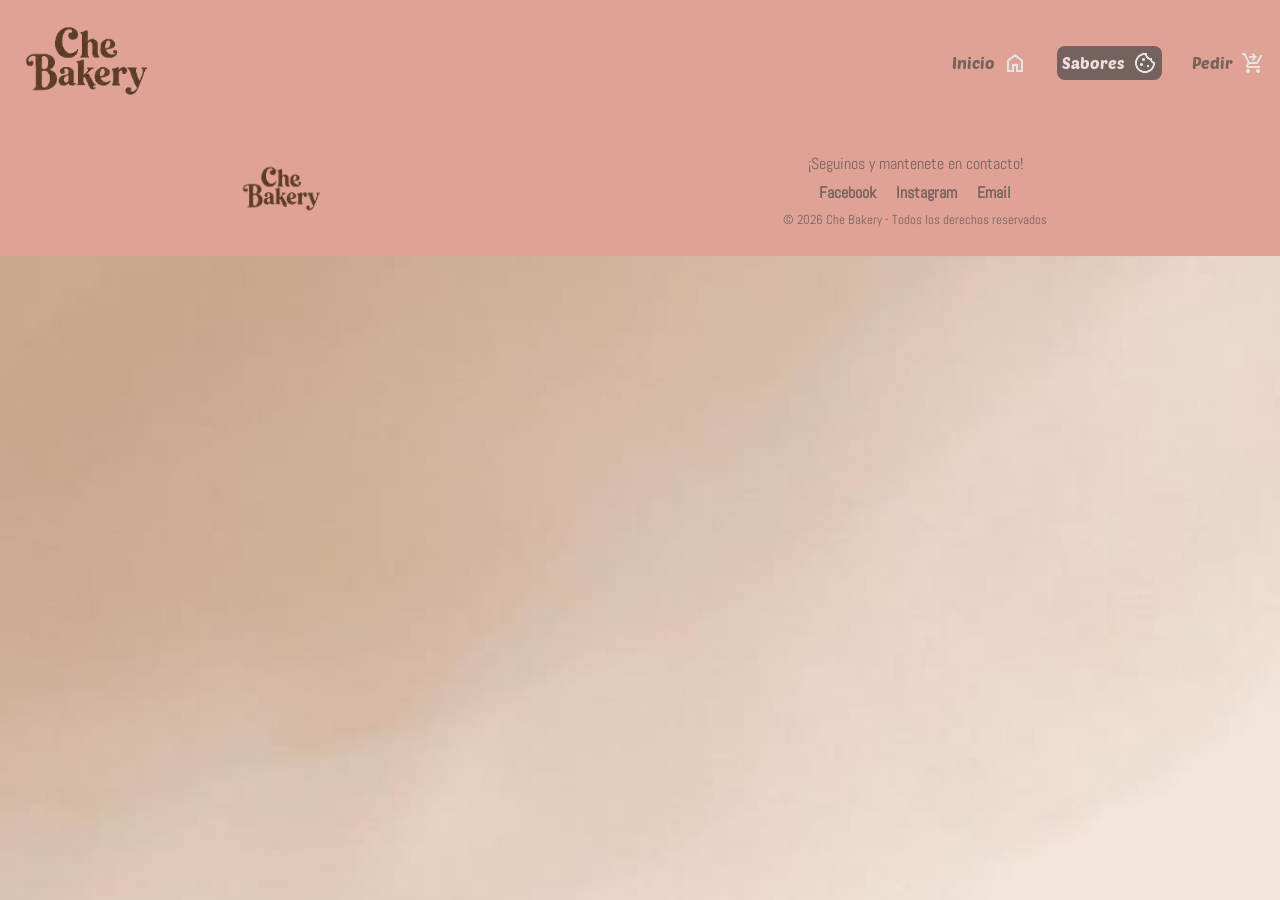
==== merch.html @ a3785a68 "siguiendo con la pagina merch" ====
<!DOCTYPE html>
<html lang="es">
    <head>
        <meta charset="UTF-8">
        <meta name="viewport" content="width=device-width, initial-scale=1.0">
        <title>Che Bakery | Sabores</title>
        <link rel="stylesheet" href="style.merch.css">
    </head>
    <body>
        <header>
            <div class="logo">
                <a href="index.html">
                    <img src="imagenes/index/Logo.png" alt="logo empresa">
                </a>
            </div>
            <nav>
                <a href="index.html">Inicio
                    <img src="fonts_icons/home.png" alt="inicio">
                </a>
                <a href="merch.html" class="activo">Sabores
                    <img src="fonts_icons/sabores.png" alt="sabores">
                </a>
                <a href="pedir.html">Pedir
                    <img src="fonts_icons/pedir.png" alt="pedir">
                </a>
            </nav>
        </header>
        <footer class="footer">
                <div class="footer-logo">
                    <img src="imagenes/index/Logo.png" alt="Logo de Che Bakery">
                </div>
                <div class="footer-contacto">
                    <p>¡Seguinos y mantenete en contacto!</p>
                    <div class="redes">
                        <a href="https://www.facebook.com/" target="_blank">Facebook</a>
                        <a href="https://www.instagram.com/" target="_blank">Instagram</a>
                        <a href="mailto:contacto@chebakery.com.ar">Email</a>
                    </div>
                    <p class="copyright">
                        © 2026 Che Bakery - Todos los derechos reservados
                    </p>
                </div>
        </footer>
    </body>

</html>
---- style.merch.css ----
@font-face {
    font-family: "Poetsen One";
    src: url("fonts_icons/PoetsenOne-Regular.ttf");
}

@font-face {
    font-family: "Abel";
    src: url("fonts_icons/Abel-Regular.ttf");
}

@media (max-width: 700px){
    header{
        flex-direction: column;
    }
}

body {
    font-family: "Abel", sans-serif;
    margin: 0;
    background-size: cover;
    background-image: url("fonts_icons/fondo.jpg");
}

nav {
    display: flex;
    align-items: center;
    gap: 25px;
}

nav a {
    display: flex;
    align-items: center;
    gap: 8px;
    padding: 5px;
    font-family: "Poetsen One", sans-serif;
    font-weight: 400;
    font-style: normal;
    text-decoration: none;
    color: #75625E;
}

nav a:hover {
    color: #AFCDD8;
}

nav i{
    color: #F0DEDC;
}

nav a.activo {
    color: #F0DEDC;
    background-color: #75625E;
    border-radius: 8px;
}

header{
    display: flex;
    min-height: 70px;
    justify-content:space-between;
    background-color: #E0A295;
    align-items: center;
    padding: 10px;
}

h1{
    color:#F0DEDC;
    font-family: "Poetsen One", sans-serif;
    font-weight: 400;
    font-style: normal;
}

.logo{
    display: flex;
    align-items: center;
}

.logo img{
    height: 100px;
    margin-right: 100px;
}

.footer {
    background-color: #E0A295;
    color: #75625E;
    display: flex;
    justify-content: space-around;
    align-items: center;
    flex-wrap: wrap;
    gap: 25px;
    padding: 20px;
    box-sizing: border-box;
    text-align: center;
}

.footer-logo img {
    width: 100px;
    height: auto;
}

.footer-contacto {
    font-family: "Abel", sans-serif;
    font-size: 16px;
}

.footer-contacto p {
    margin: 8px 0;
}

.redes {
    display: flex;
    justify-content: center;
    gap: 20px;
    flex-wrap: wrap;
}

.redes a {
    color: #75625E;
    text-decoration: none;
    font-weight: bold;
}

.redes a:hover {
    color: #AFCDD8;
}

.copyright {
    font-size: 13px;
}
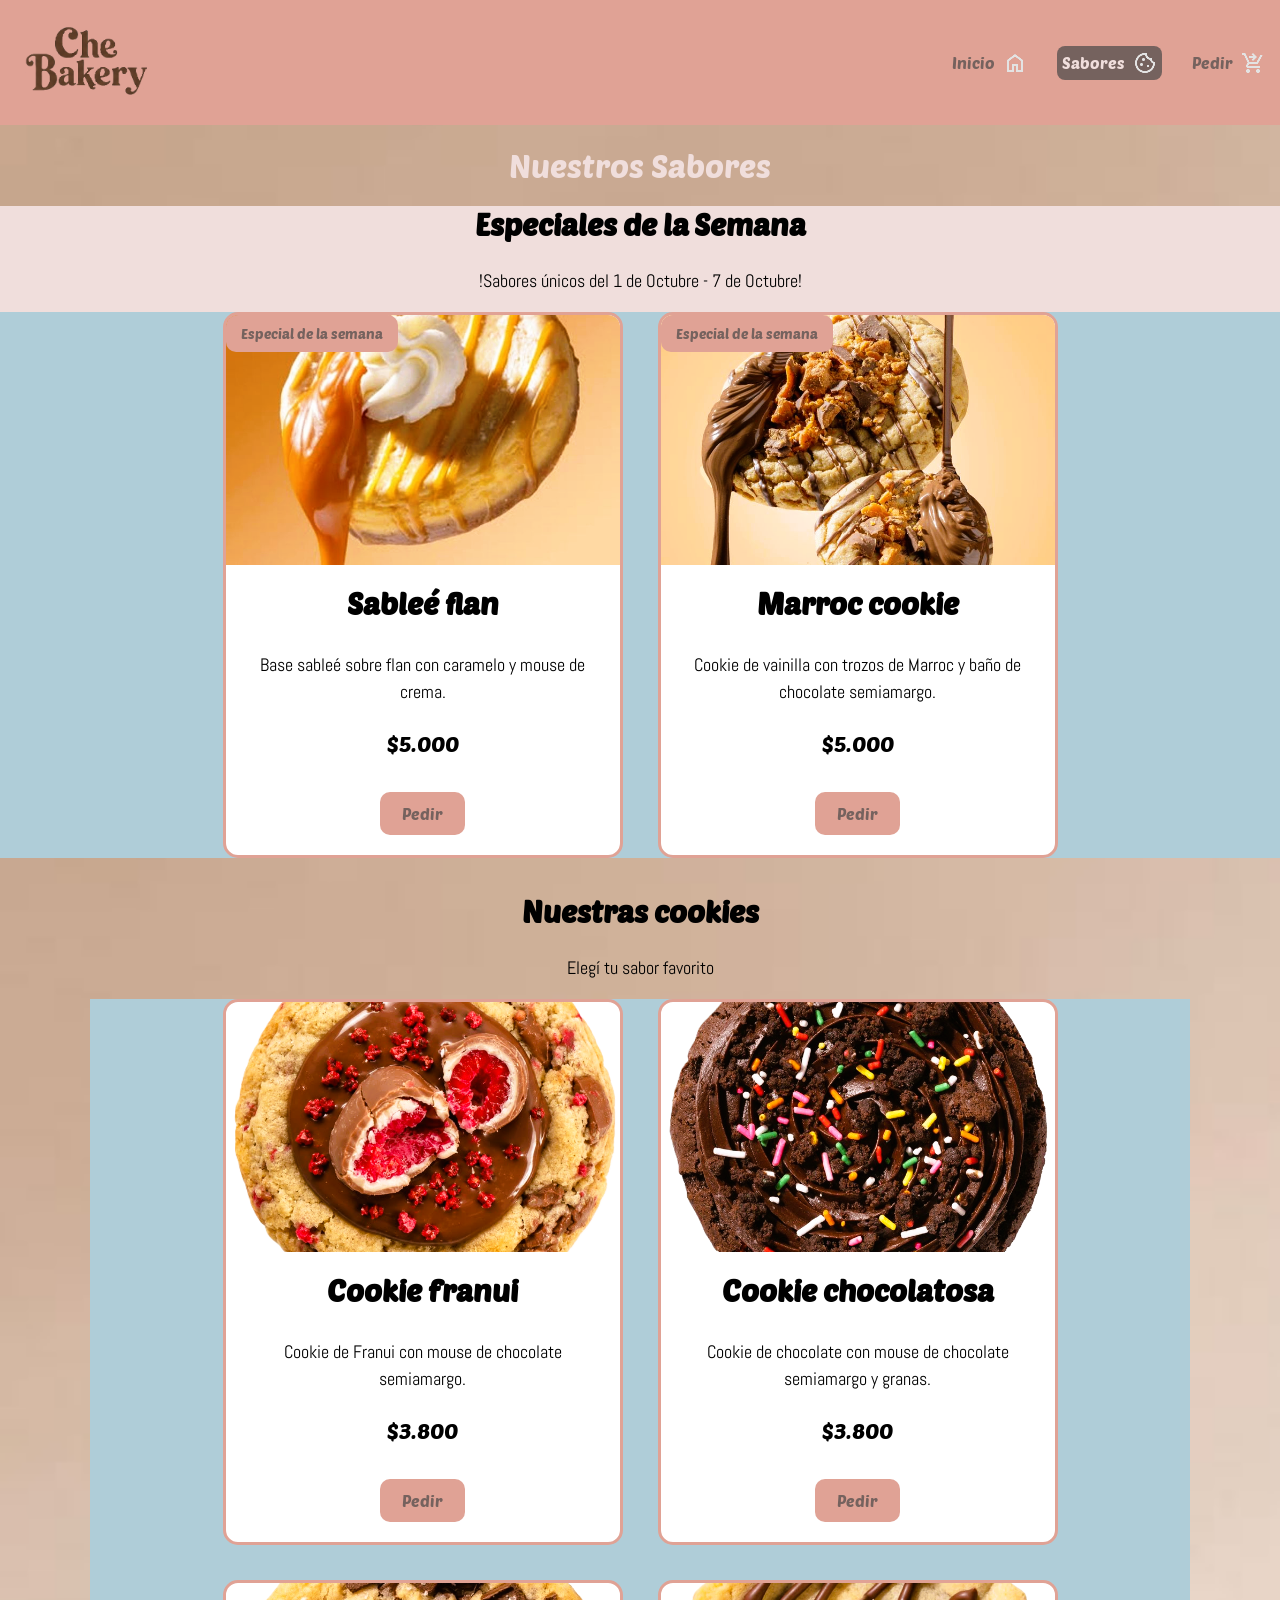
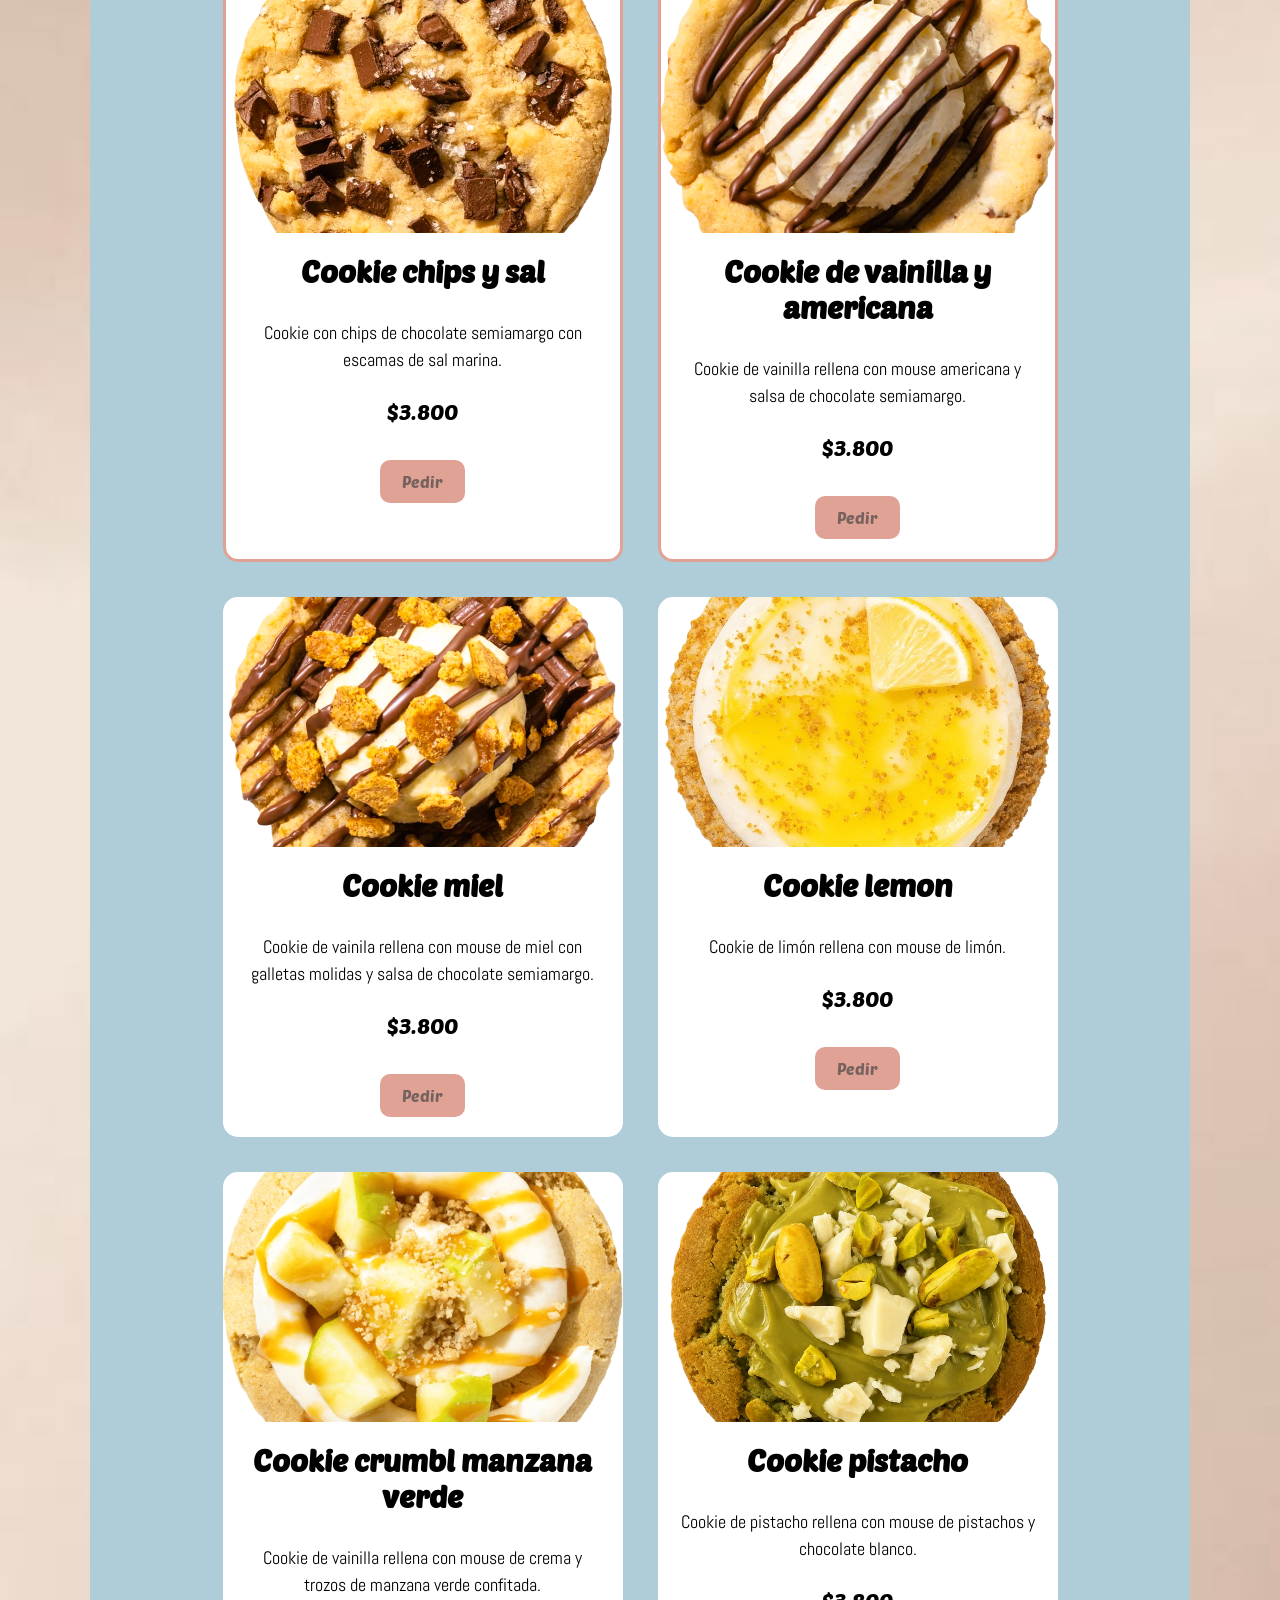
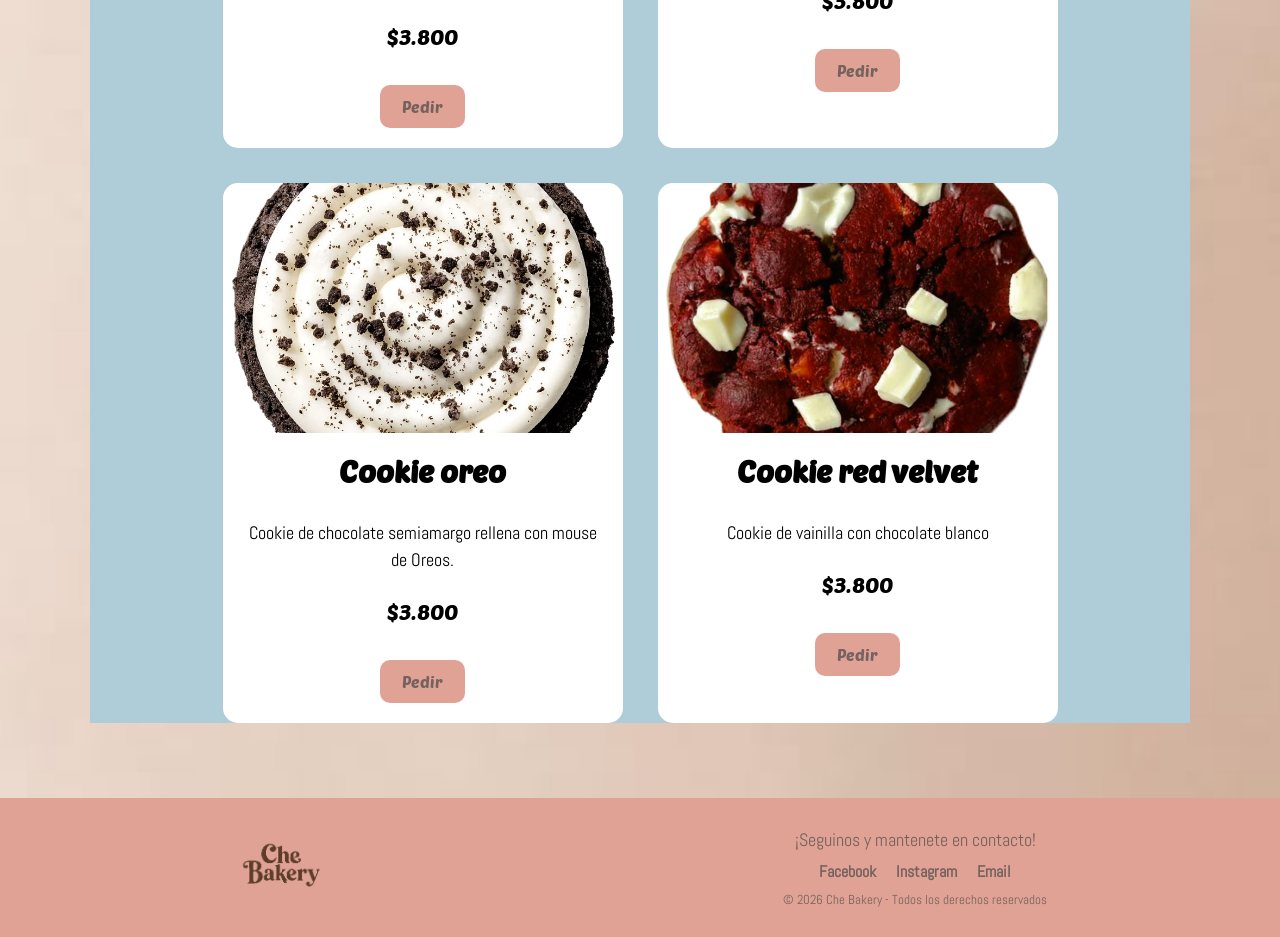
==== commit 1a185266: "creando el merch" ====
--- a/merch.html
+++ b/merch.html
@@ -25,6 +25,133 @@
                 </a>
             </nav>
         </header>
+        <main>
+            <h1>Nuestros Sabores</h1>
+            <!--Sabores especiales de la semana-->
+            <section class="especiales">
+                <h2>Especiales de la Semana</h2>
+                <p>!Sabores únicos del 1 de Octubre - 7 de Octubre!</p>
+                <div class="contenedor-cookies">
+                    <article class="cookie especial">
+                        <span class="etiqueta">Especial de la semana</span>
+                        <img src="imagenes/sabores/especial_flan.png" alt="poste especial sabor flan">
+                        <div class="datos-cookie">
+                            <h3>Sableé flan</h3>
+                            <p>Base sableé sobre flan con caramelo y mouse de crema.</p>
+                            <p class="precio">$5.000</p>
+                            <a href="pedir.html" class="boton-pedir">Pedir</a>
+                        </div>
+                    </article>
+                    <article class="cookie especial">
+                        <span class="etiqueta">Especial de la semana</span>
+                        <img src="imagenes/sabores/especial_marroc.png" alt="cookie especial marroc">
+                        <div class="datos-cookie">
+                            <h3>Marroc cookie</h3>
+                            <p>Cookie de vainilla con trozos de Marroc y baño de chocolate semiamargo.</p>
+                            <p class="precio">$5.000</p>
+                            <a href="pedir.html" class="boton-pedir">Pedir</a>
+                        </div>
+                    </article>
+                </div>
+            </section>
+            <!--Sabores comunes-->
+            <section class="catalogo">
+                <h2>Nuestras cookies</h2>
+                <p>Elegí tu sabor favorito</p>
+                <div class="contenedor-cookies">
+                    <article class="cookie especial">
+                        <img src="imagenes/sabores/chocolate_franui.png" alt="cookie sabor franui">
+                        <div class="datos-cookie">
+                            <h3>Cookie franui</h3>
+                            <p>Cookie de Franui con mouse de chocolate semiamargo.</p>
+                            <p class="precio">$3.800</p>
+                            <a href="pedir.html" class="boton-pedir">Pedir</a>
+                        </div>
+                    </article>
+                    <article class="cookie especial">
+                        <img src="imagenes/sabores/chocolate_mouse_granas.png" alt="cookie sabor chocolate con granas">
+                        <div class="datos-cookie">
+                            <h3>Cookie chocolatosa</h3>
+                            <p>Cookie de chocolate con mouse de chocolate semiamargo y granas.</p>
+                            <p class="precio">$3.800</p>
+                            <a href="pedir.html" class="boton-pedir">Pedir</a>
+                        </div>
+                    </article>
+                    <article class="cookie especial">
+                        <img src="imagenes/sabores/chocolate_sal.png" alt="cookie clasica">
+                        <div class="datos-cookie">
+                            <h3>Cookie chips y sal</h3>
+                            <p>Cookie con chips de chocolate semiamargo con escamas de sal marina.</p>
+                            <p class="precio">$3.800</p>
+                            <a href="pedir.html" class="boton-pedir">Pedir</a>
+                        </div>
+                    </article>
+                    <article class="cookie especial">
+                        <img src="imagenes/sabores/helado.png" alt="cookie sabor americana">
+                        <div class="datos-cookie">
+                            <h3>Cookie de vainilla y americana</h3>
+                            <p>Cookie de vainilla rellena con mouse americana y salsa de chocolate semiamargo.</p>
+                            <p class="precio">$3.800</p>
+                            <a href="pedir.html" class="boton-pedir">Pedir</a>
+                        </div>
+                    </article>
+                    <article class="cookie">
+                        <img src="imagenes/sabores/helado_galletamiel.png" alt="cookie sabor miel">
+                        <div class="datos-cookie">
+                            <h3>Cookie miel</h3>
+                            <p>Cookie de vainila rellena con mouse de miel con galletas molidas y salsa de chocolate semiamargo.</p>
+                            <p class="precio">$3.800</p>
+                            <a href="pedir.html" class="boton-pedir">Pedir</a>
+                        </div>
+                    </article>
+                    <article class="cookie">
+                        <img src="imagenes/sabores/mouse_limon.png" alt="cookie sabor limon">
+                        <div class="datos-cookie">
+                            <h3>Cookie lemon</h3>
+                            <p>Cookie de limón rellena con mouse de limón.</p>
+                            <p class="precio">$3.800</p>
+                            <a href="pedir.html" class="boton-pedir">Pedir</a>
+                        </div>
+                    </article>
+                    <article class="cookie">
+                        <img src="imagenes/sabores/mouse_manzana_crumbl.png" alt="cookie sabor manzana">
+                        <div class="datos-cookie">
+                            <h3>Cookie crumbl manzana verde</h3>
+                            <p>Cookie de vainilla rellena con mouse de crema y trozos de manzana verde confitada.</p>
+                            <p class="precio">$3.800</p>
+                            <a href="pedir.html" class="boton-pedir">Pedir</a>
+                        </div>
+                    </article>
+                    <article class="cookie">
+                        <img src="imagenes/sabores/mouse_pistacho.png" alt="cookie pistacho">
+                        <div class="datos-cookie">
+                            <h3>Cookie pistacho</h3>
+                            <p>Cookie de pistacho rellena con mouse de pistachos y chocolate blanco.</p>
+                            <p class="precio">$3.800</p>
+                            <a href="pedir.html" class="boton-pedir">Pedir</a>
+                        </div>
+                    </article>
+                    <article class="cookie">
+                        <img src="imagenes/sabores/oreo.png" alt="cookie sabor oreo">
+                        <div class="datos-cookie">
+                            <h3>Cookie oreo</h3>
+                            <p>Cookie de chocolate semiamargo rellena con mouse de Oreos.</p>
+                            <p class="precio">$3.800</p>
+                            <a href="pedir.html" class="boton-pedir">Pedir</a>
+                        </div>
+                    </article>
+                    <article class="cookie">
+                        <img src="imagenes/sabores/redvelvet.png" alt="cookie sabor red velved">
+                        <div class="datos-cookie">
+                            <h3>Cookie red velvet</h3>
+                            <p>Cookie de vainilla con chocolate blanco</p>
+                            <p class="precio">$3.800</p>
+                            <a href="pedir.html" class="boton-pedir">Pedir</a>
+                        </div>
+                    </article>
+                </div>
+            </section>
+        </main>
         <footer class="footer">
                 <div class="footer-logo">
                     <img src="imagenes/index/Logo.png" alt="Logo de Che Bakery">
@@ -42,6 +169,4 @@
                 </div>
         </footer>
     </body>
-
-</html>
-
+</html>
--- a/style.merch.css
+++ b/style.merch.css
@@ -6,12 +6,6 @@
 @font-face {
     font-family: "Abel";
     src: url("fonts_icons/Abel-Regular.ttf");
-}
-
-@media (max-width: 700px){
-    header{
-        flex-direction: column;
-    }
 }
 
 body {
@@ -43,10 +37,6 @@
     color: #AFCDD8;
 }
 
-nav i{
-    color: #F0DEDC;
-}
-
 nav a.activo {
     color: #F0DEDC;
     background-color: #75625E;
@@ -67,6 +57,18 @@
     font-family: "Poetsen One", sans-serif;
     font-weight: 400;
     font-style: normal;
+    text-align: center;
+}
+
+h2, h3 {
+    font-family: "Poetsen One", sans-serif;
+    font-size: 30px;
+    margin-top: 0;
+}
+
+p {
+    font-size: 18px;
+    line-height: 1.5;
 }
 
 .logo{
@@ -77,6 +79,94 @@
 .logo img{
     height: 100px;
     margin-right: 100px;
+}
+
+.titulo-merch {
+    text-align: center;
+    font-family: "Poetsen One", sans-serif;
+    font-size: 38px;
+    margin: 40px 0;
+}
+
+.catalogo {
+    text-align: center;
+    padding: 35px 7%;
+    margin-bottom: 40px;
+}
+
+.especiales {
+    background-color: #F0DEDC;
+    text-align: center;
+}
+
+.contenedor-cookies {
+    background-color: #AFCDD8;
+    display: grid;
+    grid-template-columns: repeat(2, minmax(0, 400px));
+    justify-content: center;
+    gap: 35px;
+}
+
+.cookie {
+    background-color: white;
+    border-radius: 15px;
+    overflow: hidden;
+    position: relative;
+    box-shadow: 4px black;
+    transition: width 2s;
+}
+
+.cookie:hover {
+    transform: scale(1.04);
+    box-shadow: 8px black;
+}
+
+.especial {
+    border: 3px solid #E0A295;
+}
+
+.etiqueta {
+    position: absolute;
+    top: 0;
+    left: 0;
+    background-color: #E0A295;
+    color: #75625E;
+    padding: 10px 15px;
+    border-radius: 10px ;
+    font-family: "Poetsen One", sans-serif;
+    font-size: 14px;
+}
+
+.cookie img {
+    display: block;
+    width: 100%;
+    height: 250px;
+    object-fit: cover;
+}
+
+.datos-cookie {
+    padding: 20px;
+}
+
+.precio {
+    font-family: "Poetsen One", sans-serif;
+    font-size: 22px !important;
+}
+
+.boton-pedir {
+    display: inline-block;
+    background-color: #E0A295;
+    color: #75625E;
+    text-decoration: none;
+    font-family: "Poetsen One", sans-serif;
+    padding: 12px 22px;
+    border-radius: 10px;
+    margin-top: 10px;
+}
+
+.boton-pedir:hover {
+    background-color: #AFCDD8;
+    transform: scale(1.08);
 }
 
 .footer {
@@ -125,4 +215,4 @@
 
 .copyright {
     font-size: 13px;
-}
+}
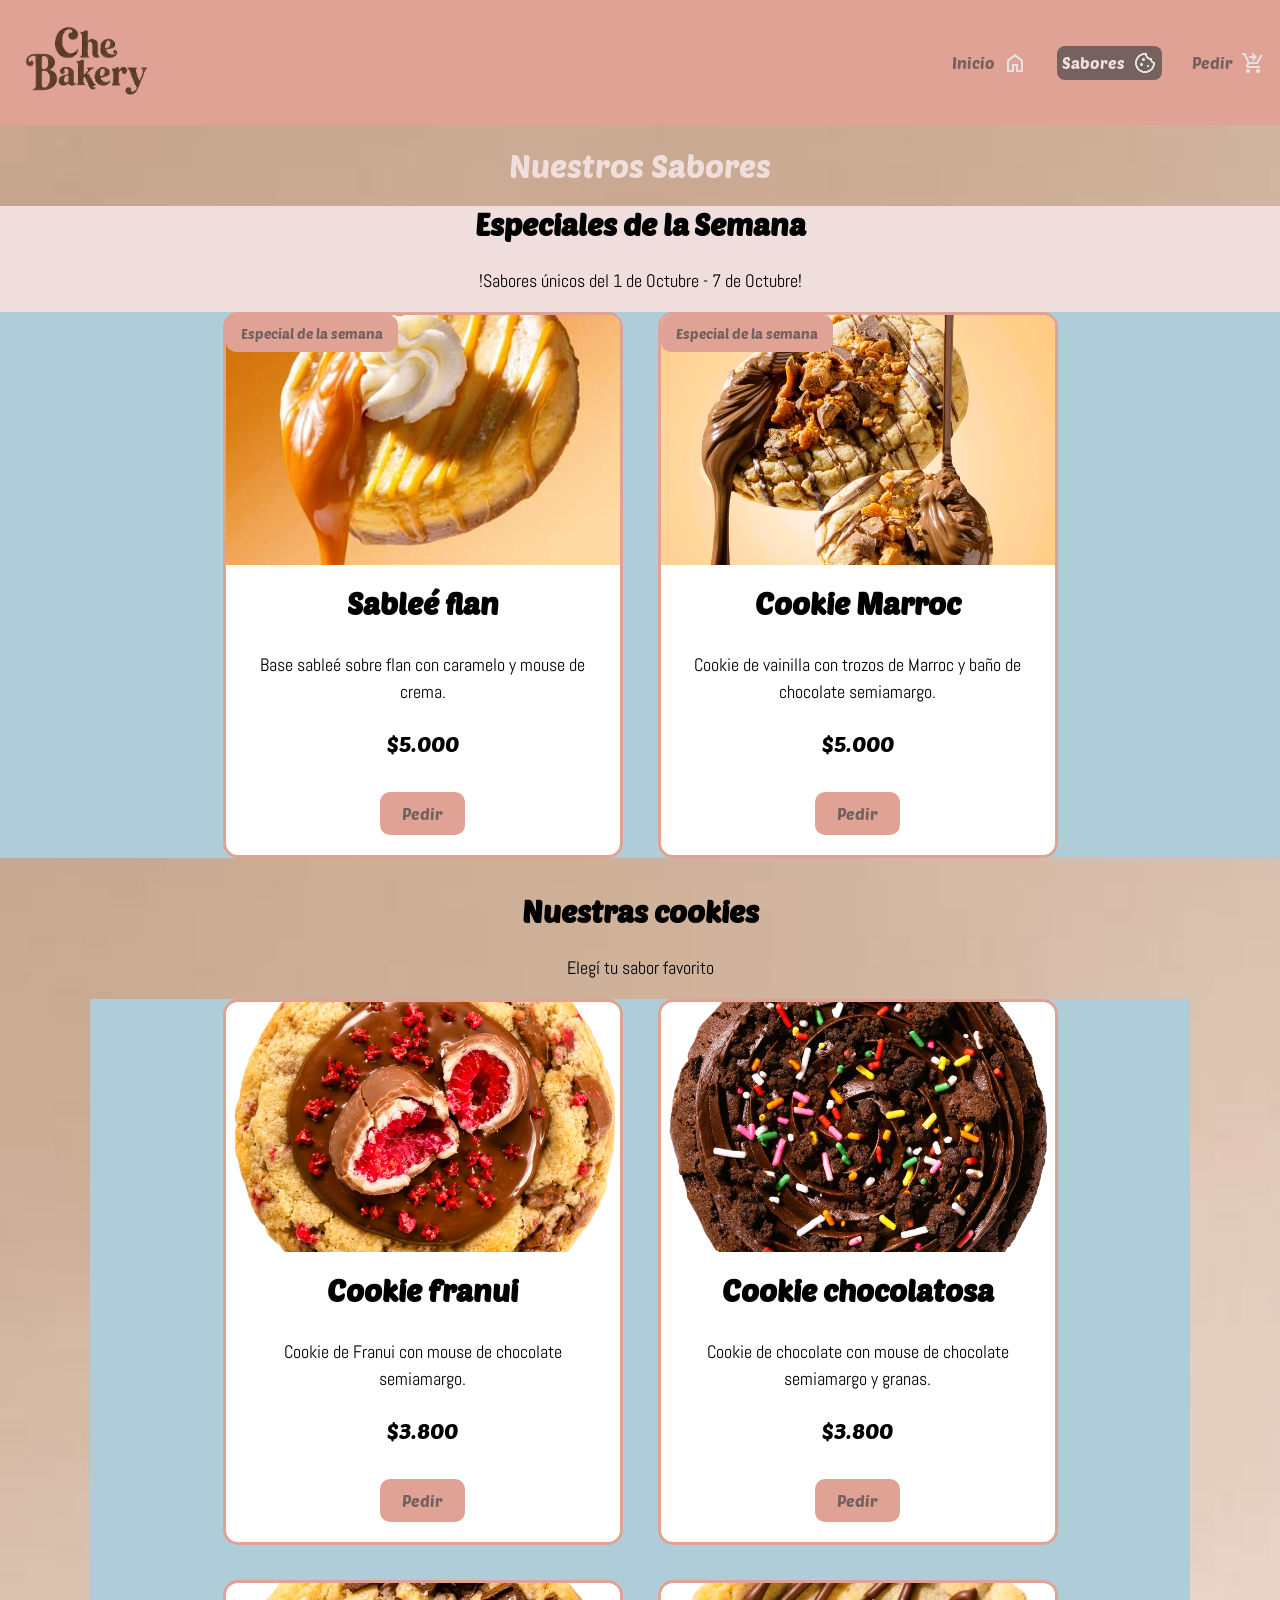
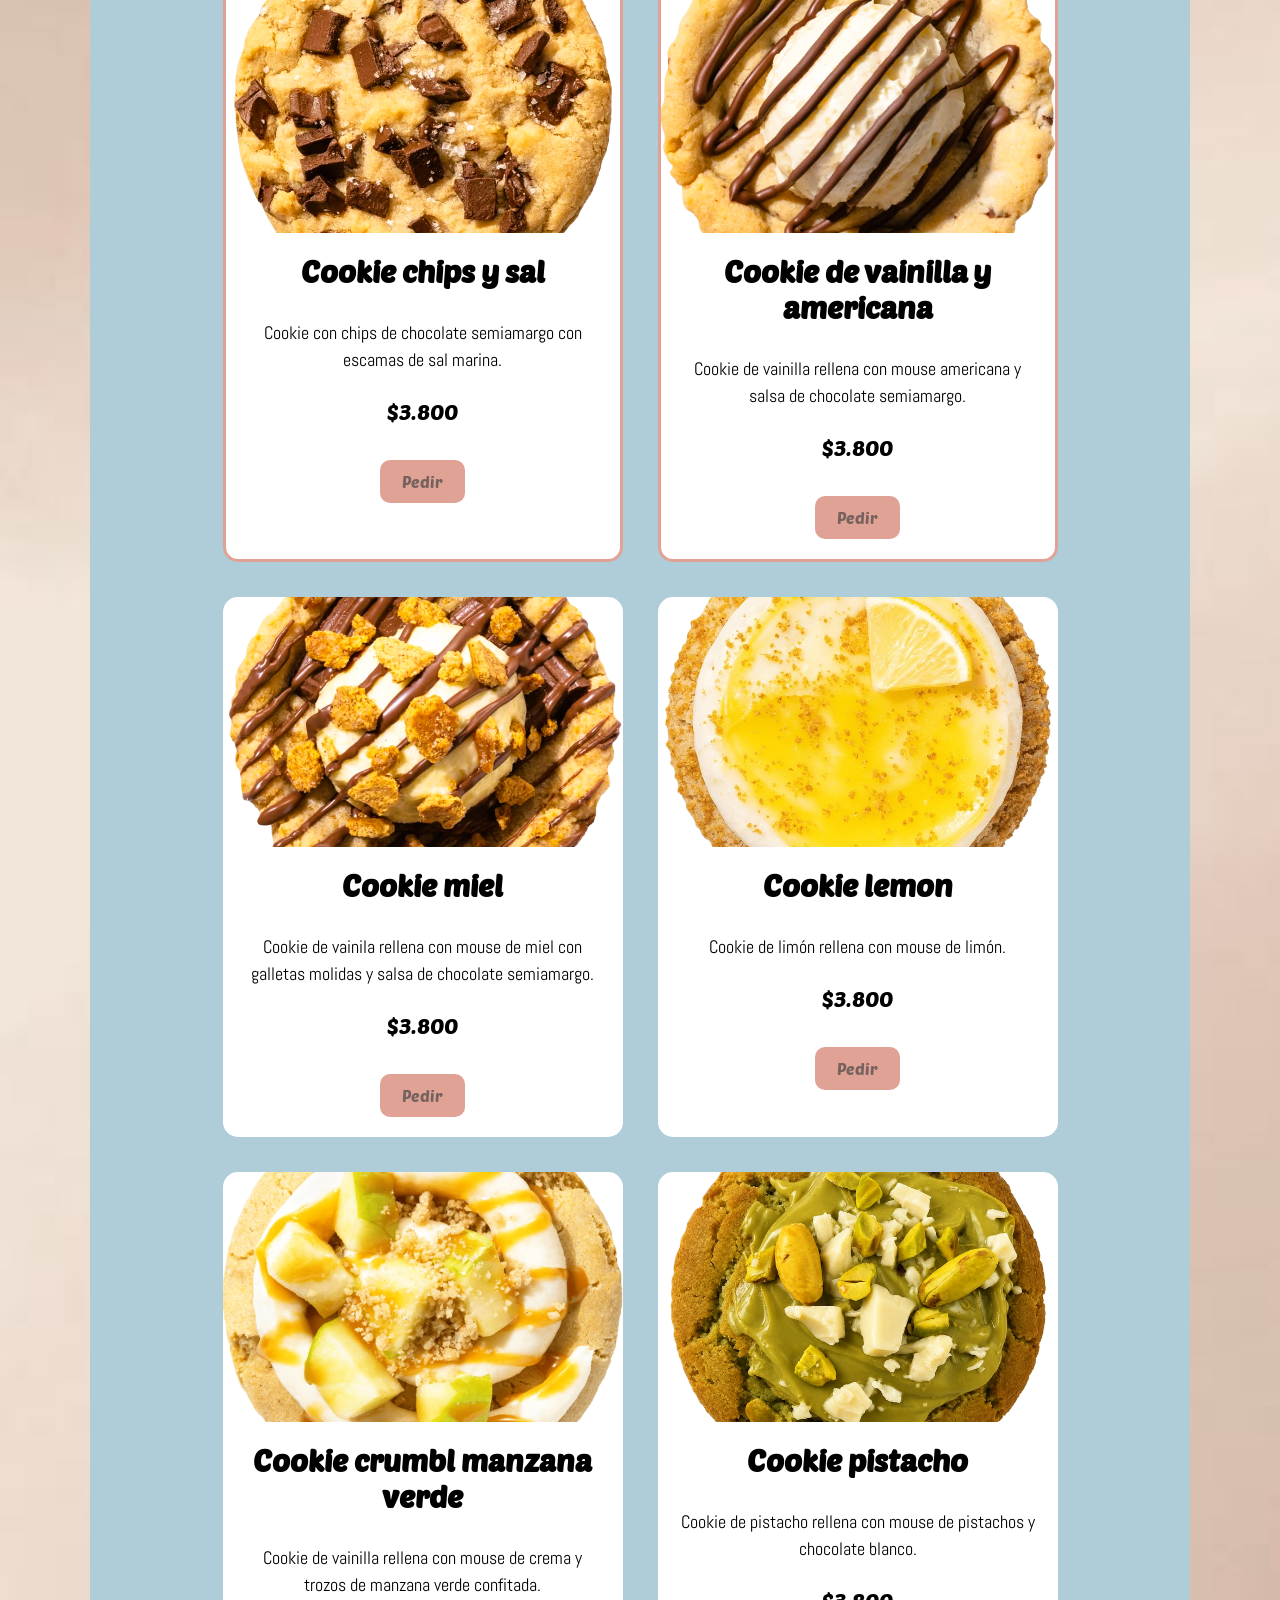
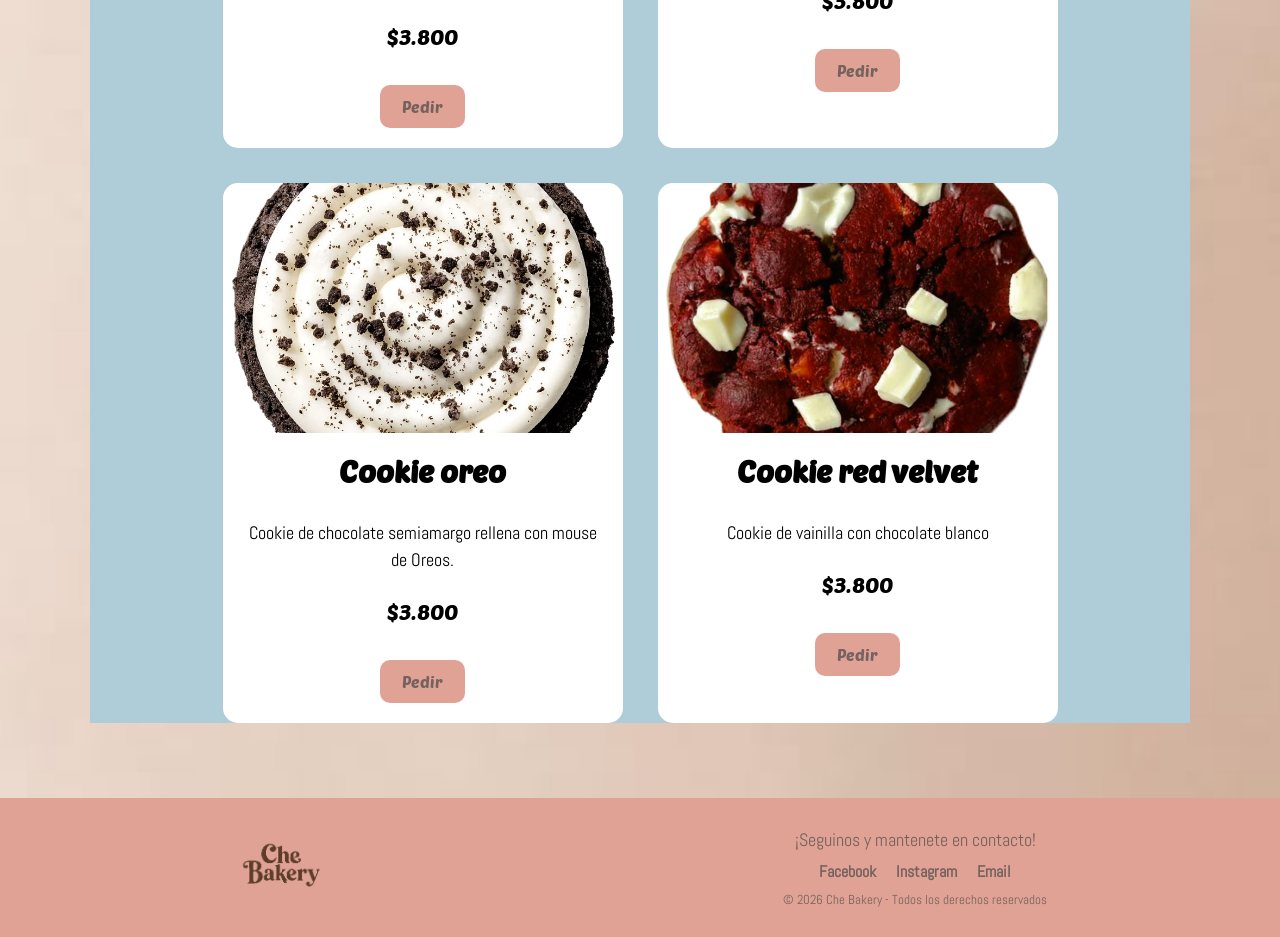
==== commit 28a8da75: "haciendo el form y un poco de estilos" ====
--- a/merch.html
+++ b/merch.html
@@ -46,7 +46,7 @@
                         <span class="etiqueta">Especial de la semana</span>
                         <img src="imagenes/sabores/especial_marroc.png" alt="cookie especial marroc">
                         <div class="datos-cookie">
-                            <h3>Marroc cookie</h3>
+                            <h3>Cookie Marroc</h3>
                             <p>Cookie de vainilla con trozos de Marroc y baño de chocolate semiamargo.</p>
                             <p class="precio">$5.000</p>
                             <a href="pedir.html" class="boton-pedir">Pedir</a>
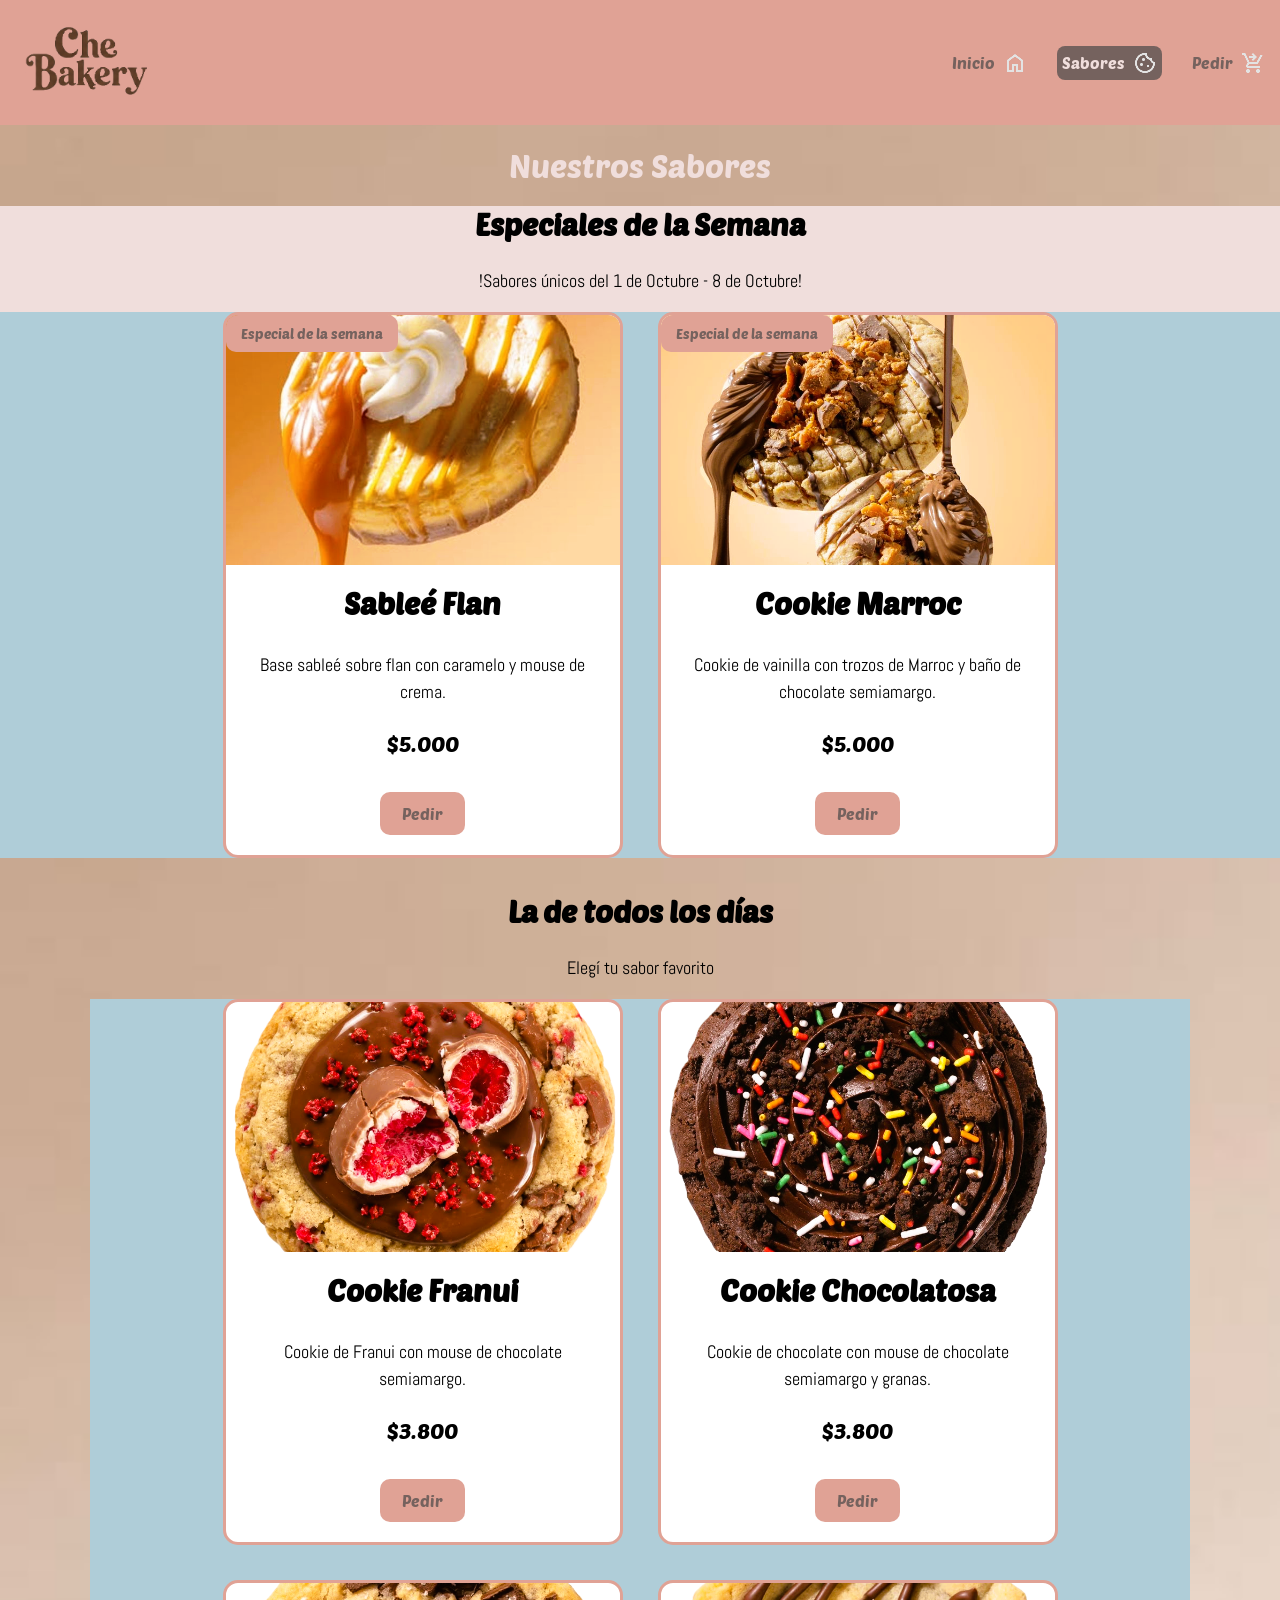
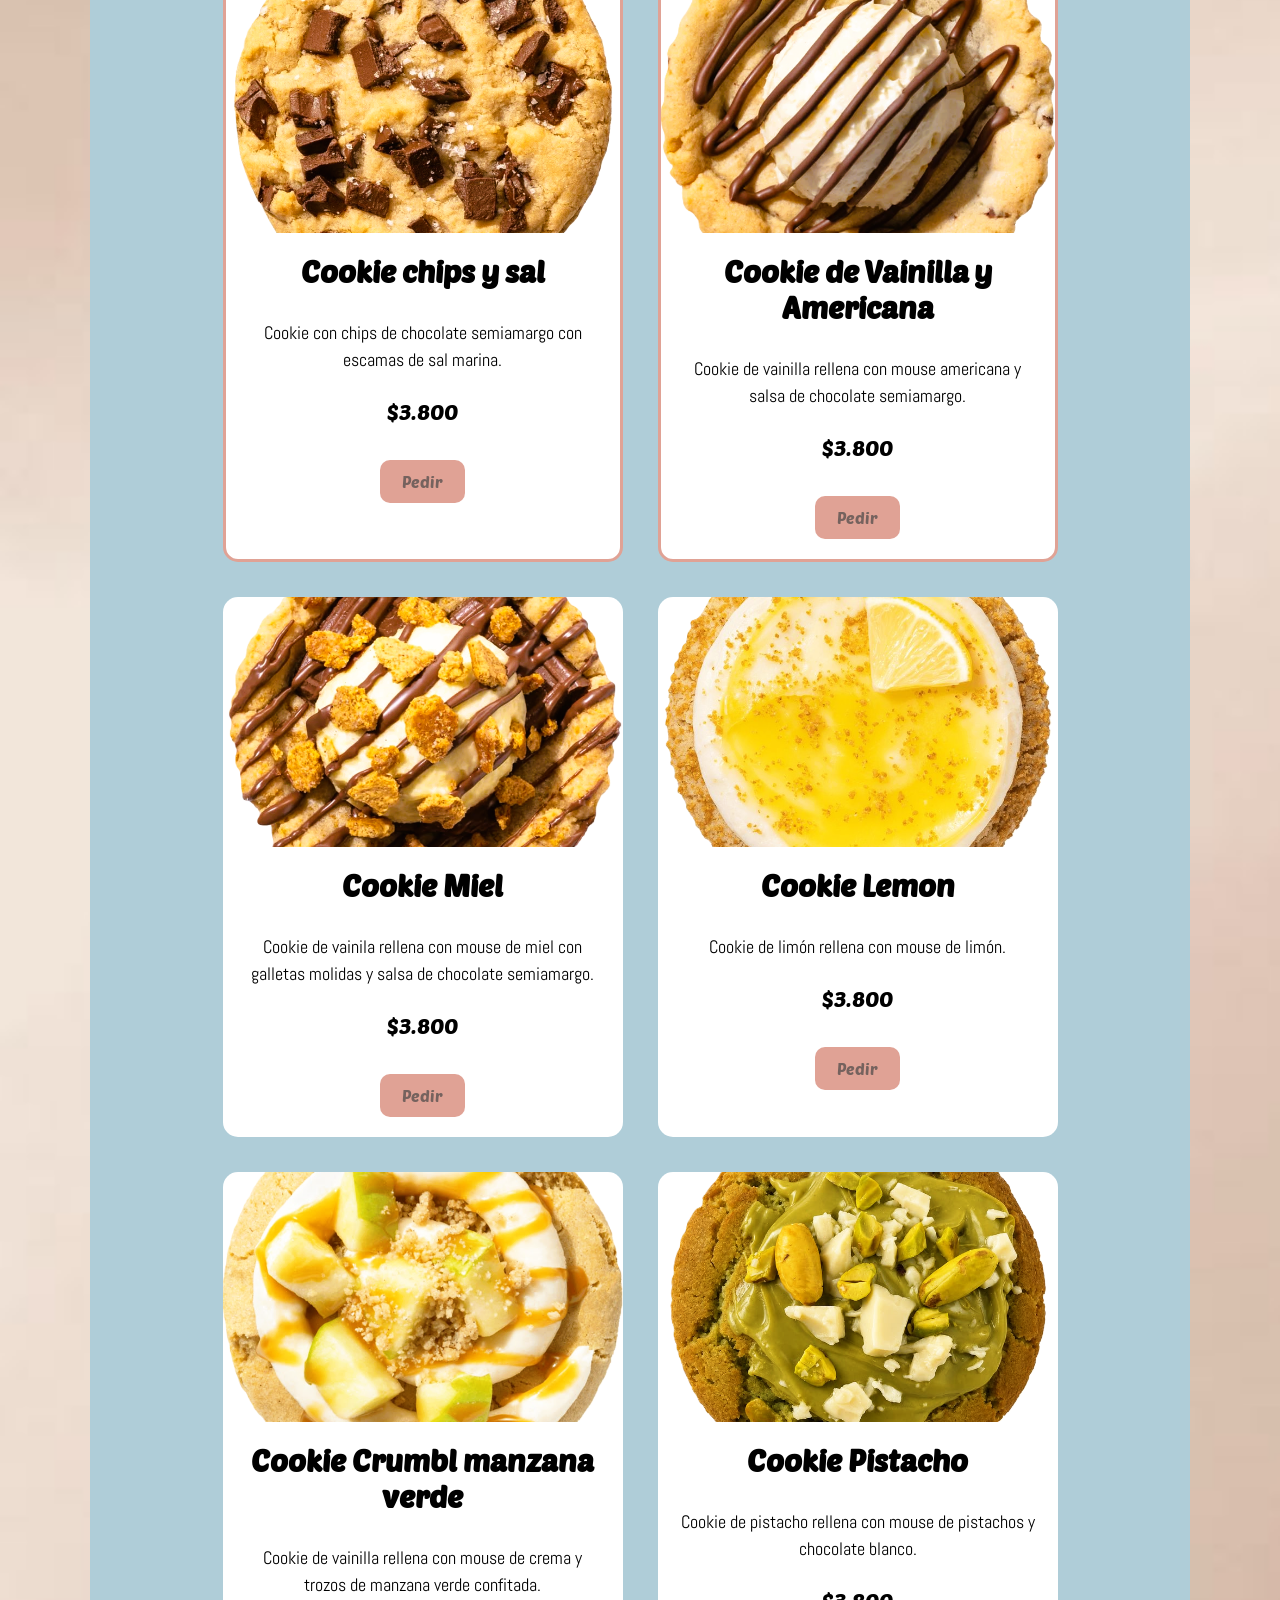
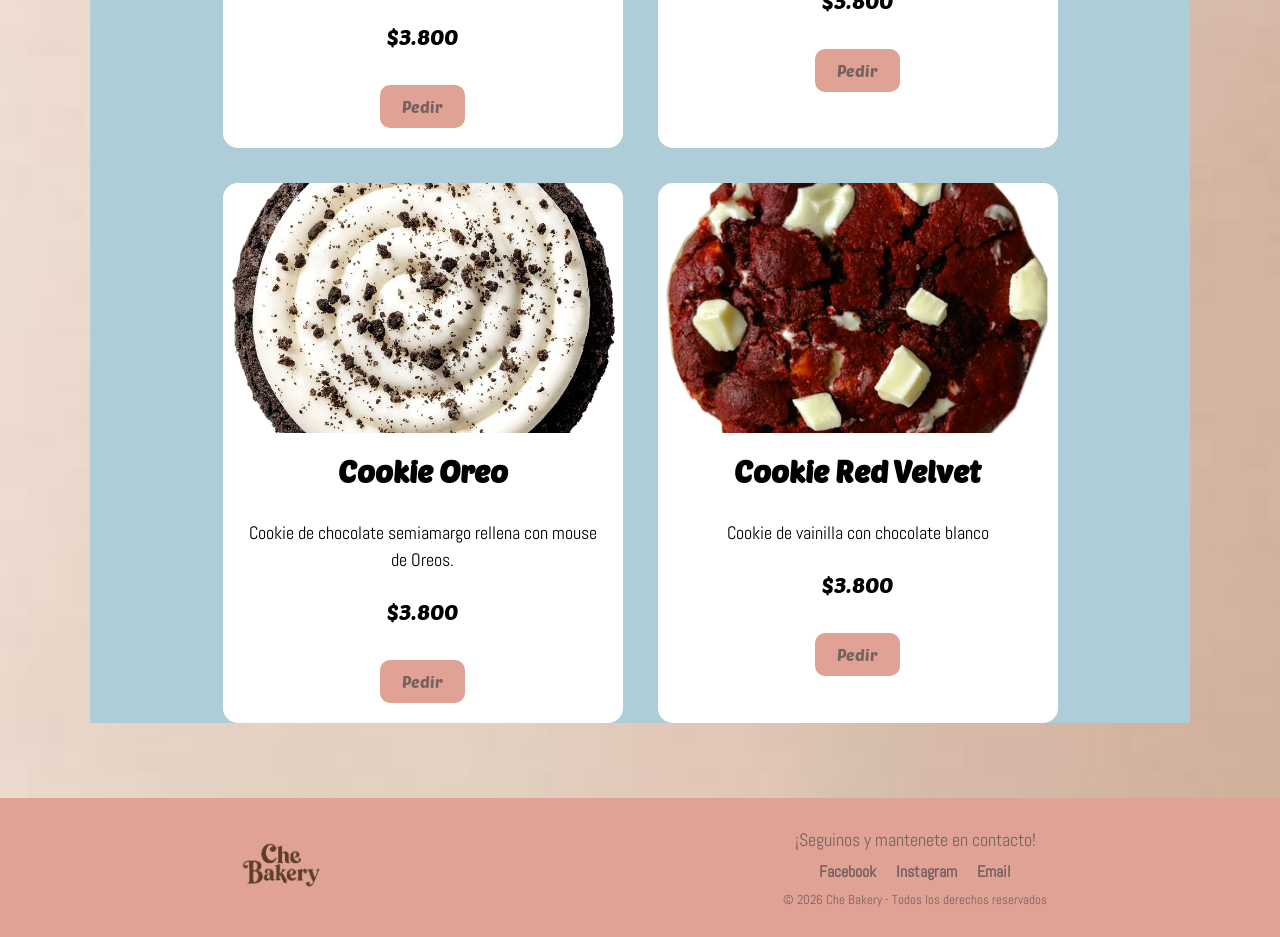
==== commit 34ec0082: "viendo ultimos detalles" ====
--- a/merch.html
+++ b/merch.html
@@ -27,16 +27,15 @@
         </header>
         <main>
             <h1>Nuestros Sabores</h1>
-            <!--Sabores especiales de la semana-->
             <section class="especiales">
                 <h2>Especiales de la Semana</h2>
-                <p>!Sabores únicos del 1 de Octubre - 7 de Octubre!</p>
+                <p>!Sabores únicos del 1 de Octubre - 8 de Octubre!</p>
                 <div class="contenedor-cookies">
                     <article class="cookie especial">
                         <span class="etiqueta">Especial de la semana</span>
                         <img src="imagenes/sabores/especial_flan.png" alt="poste especial sabor flan">
                         <div class="datos-cookie">
-                            <h3>Sableé flan</h3>
+                            <h3>Sableé Flan</h3>
                             <p>Base sableé sobre flan con caramelo y mouse de crema.</p>
                             <p class="precio">$5.000</p>
                             <a href="pedir.html" class="boton-pedir">Pedir</a>
@@ -54,15 +53,14 @@
                     </article>
                 </div>
             </section>
-            <!--Sabores comunes-->
             <section class="catalogo">
-                <h2>Nuestras cookies</h2>
+                <h2>La de todos los días</h2>
                 <p>Elegí tu sabor favorito</p>
                 <div class="contenedor-cookies">
                     <article class="cookie especial">
                         <img src="imagenes/sabores/chocolate_franui.png" alt="cookie sabor franui">
                         <div class="datos-cookie">
-                            <h3>Cookie franui</h3>
+                            <h3>Cookie Franui</h3>
                             <p>Cookie de Franui con mouse de chocolate semiamargo.</p>
                             <p class="precio">$3.800</p>
                             <a href="pedir.html" class="boton-pedir">Pedir</a>
@@ -71,7 +69,7 @@
                     <article class="cookie especial">
                         <img src="imagenes/sabores/chocolate_mouse_granas.png" alt="cookie sabor chocolate con granas">
                         <div class="datos-cookie">
-                            <h3>Cookie chocolatosa</h3>
+                            <h3>Cookie Chocolatosa</h3>
                             <p>Cookie de chocolate con mouse de chocolate semiamargo y granas.</p>
                             <p class="precio">$3.800</p>
                             <a href="pedir.html" class="boton-pedir">Pedir</a>
@@ -89,7 +87,7 @@
                     <article class="cookie especial">
                         <img src="imagenes/sabores/helado.png" alt="cookie sabor americana">
                         <div class="datos-cookie">
-                            <h3>Cookie de vainilla y americana</h3>
+                            <h3>Cookie de Vainilla y Americana</h3>
                             <p>Cookie de vainilla rellena con mouse americana y salsa de chocolate semiamargo.</p>
                             <p class="precio">$3.800</p>
                             <a href="pedir.html" class="boton-pedir">Pedir</a>
@@ -98,7 +96,7 @@
                     <article class="cookie">
                         <img src="imagenes/sabores/helado_galletamiel.png" alt="cookie sabor miel">
                         <div class="datos-cookie">
-                            <h3>Cookie miel</h3>
+                            <h3>Cookie Miel</h3>
                             <p>Cookie de vainila rellena con mouse de miel con galletas molidas y salsa de chocolate semiamargo.</p>
                             <p class="precio">$3.800</p>
                             <a href="pedir.html" class="boton-pedir">Pedir</a>
@@ -107,7 +105,7 @@
                     <article class="cookie">
                         <img src="imagenes/sabores/mouse_limon.png" alt="cookie sabor limon">
                         <div class="datos-cookie">
-                            <h3>Cookie lemon</h3>
+                            <h3>Cookie Lemon</h3>
                             <p>Cookie de limón rellena con mouse de limón.</p>
                             <p class="precio">$3.800</p>
                             <a href="pedir.html" class="boton-pedir">Pedir</a>
@@ -116,7 +114,7 @@
                     <article class="cookie">
                         <img src="imagenes/sabores/mouse_manzana_crumbl.png" alt="cookie sabor manzana">
                         <div class="datos-cookie">
-                            <h3>Cookie crumbl manzana verde</h3>
+                            <h3>Cookie Crumbl manzana verde</h3>
                             <p>Cookie de vainilla rellena con mouse de crema y trozos de manzana verde confitada.</p>
                             <p class="precio">$3.800</p>
                             <a href="pedir.html" class="boton-pedir">Pedir</a>
@@ -125,7 +123,7 @@
                     <article class="cookie">
                         <img src="imagenes/sabores/mouse_pistacho.png" alt="cookie pistacho">
                         <div class="datos-cookie">
-                            <h3>Cookie pistacho</h3>
+                            <h3>Cookie Pistacho</h3>
                             <p>Cookie de pistacho rellena con mouse de pistachos y chocolate blanco.</p>
                             <p class="precio">$3.800</p>
                             <a href="pedir.html" class="boton-pedir">Pedir</a>
@@ -134,7 +132,7 @@
                     <article class="cookie">
                         <img src="imagenes/sabores/oreo.png" alt="cookie sabor oreo">
                         <div class="datos-cookie">
-                            <h3>Cookie oreo</h3>
+                            <h3>Cookie Oreo</h3>
                             <p>Cookie de chocolate semiamargo rellena con mouse de Oreos.</p>
                             <p class="precio">$3.800</p>
                             <a href="pedir.html" class="boton-pedir">Pedir</a>
@@ -143,7 +141,7 @@
                     <article class="cookie">
                         <img src="imagenes/sabores/redvelvet.png" alt="cookie sabor red velved">
                         <div class="datos-cookie">
-                            <h3>Cookie red velvet</h3>
+                            <h3>Cookie Red Velvet</h3>
                             <p>Cookie de vainilla con chocolate blanco</p>
                             <p class="precio">$3.800</p>
                             <a href="pedir.html" class="boton-pedir">Pedir</a>
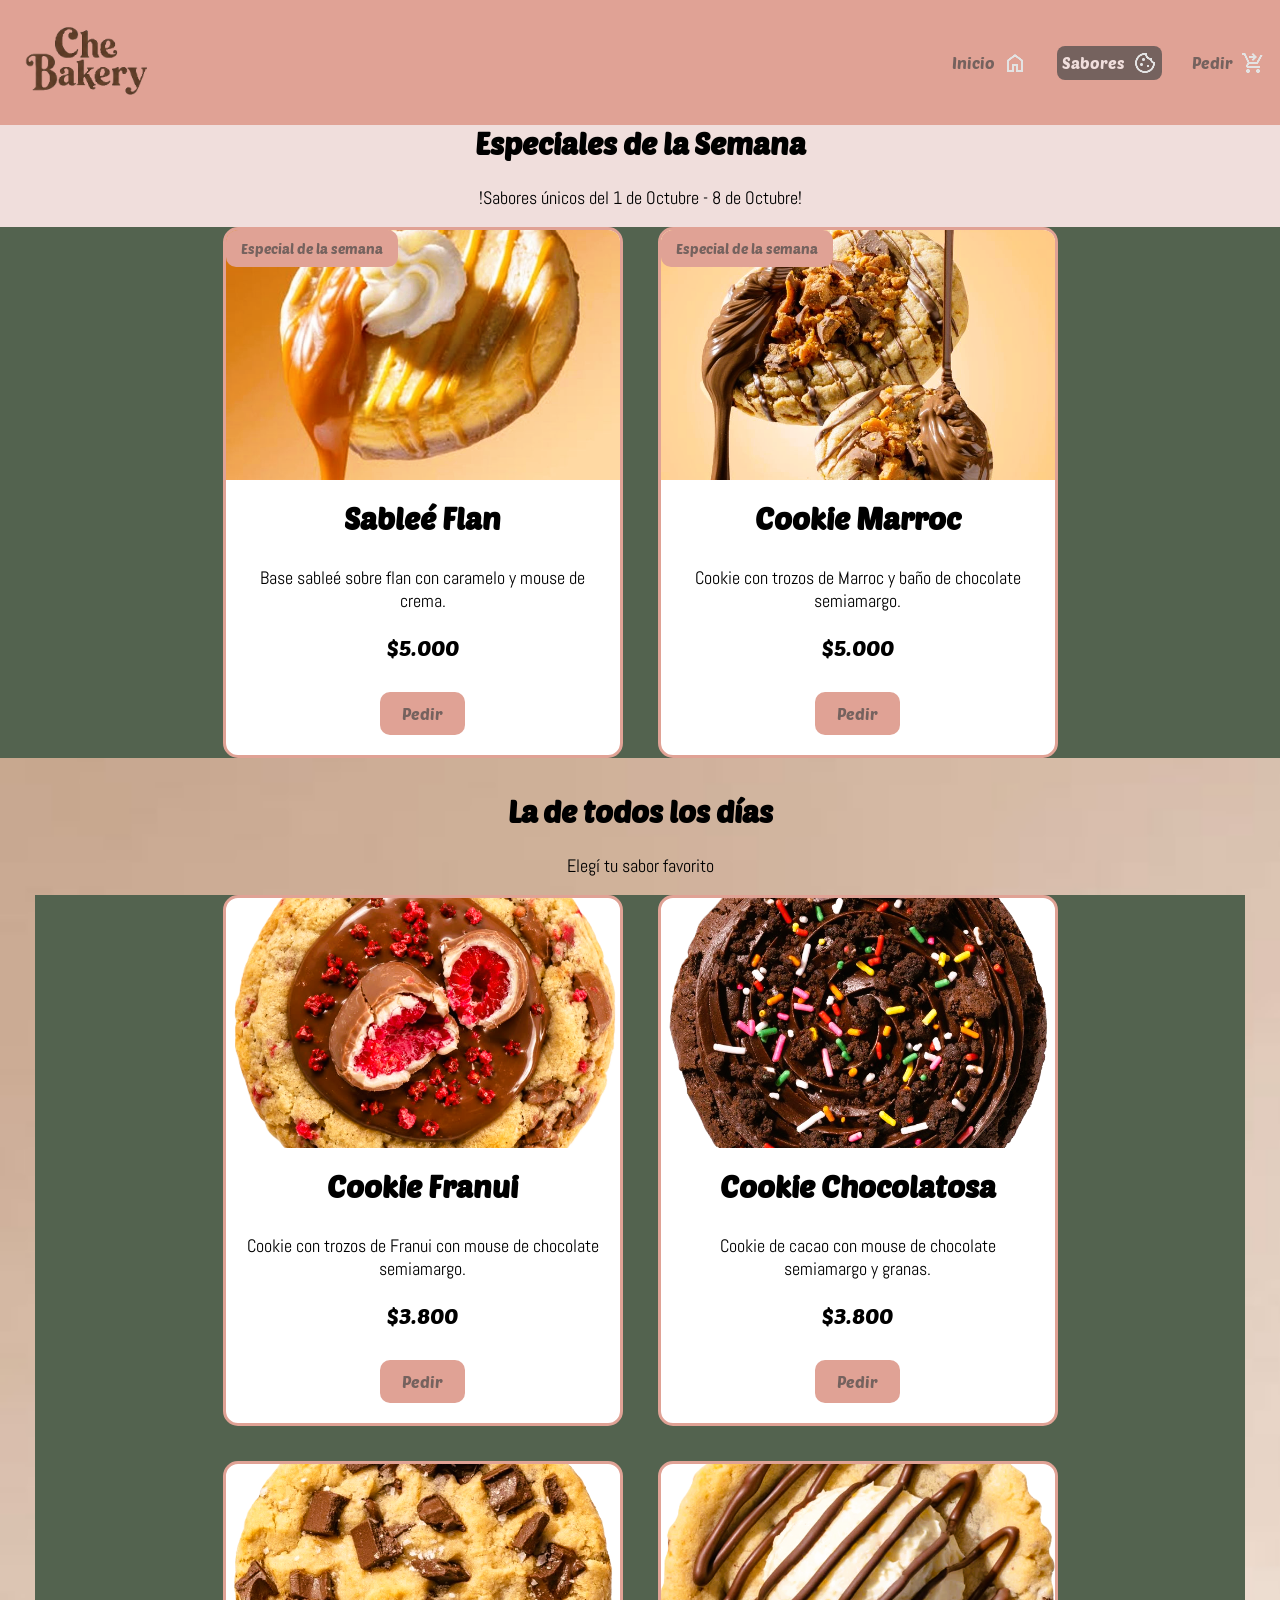
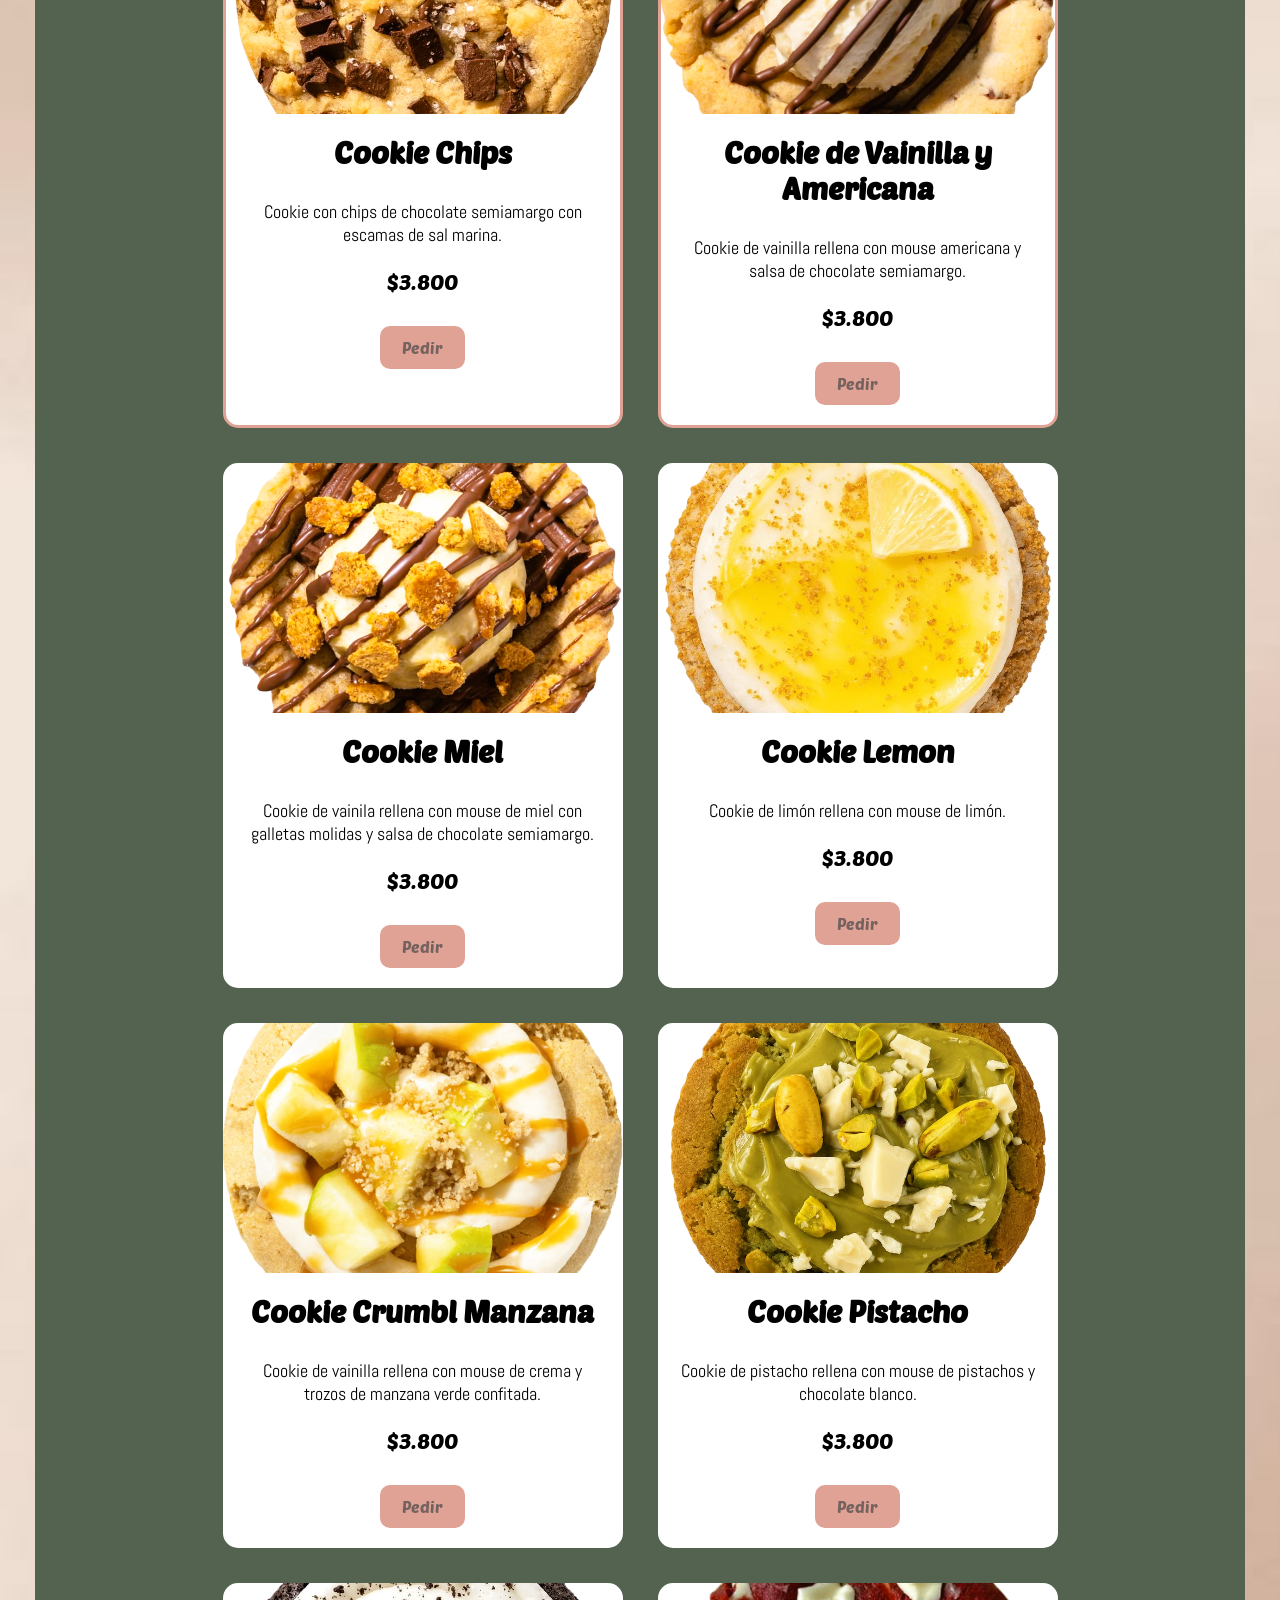
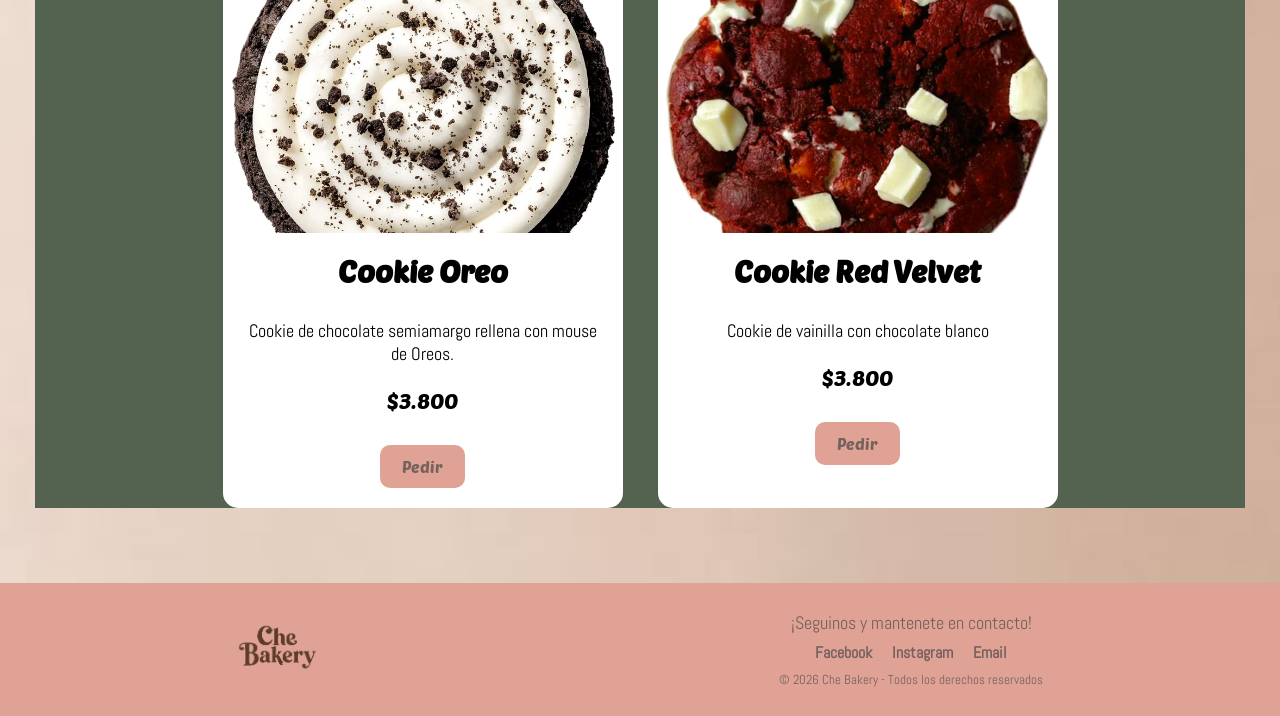
==== commit 00f0d4aa: "ultimos detalles" ====
--- a/merch.html
+++ b/merch.html
@@ -26,7 +26,7 @@
             </nav>
         </header>
         <main>
-            <h1>Nuestros Sabores</h1>
+            <!--Sabores especiales-->
             <section class="especiales">
                 <h2>Especiales de la Semana</h2>
                 <p>!Sabores únicos del 1 de Octubre - 8 de Octubre!</p>
@@ -46,13 +46,14 @@
                         <img src="imagenes/sabores/especial_marroc.png" alt="cookie especial marroc">
                         <div class="datos-cookie">
                             <h3>Cookie Marroc</h3>
-                            <p>Cookie de vainilla con trozos de Marroc y baño de chocolate semiamargo.</p>
+                            <p>Cookie con trozos de Marroc y baño de chocolate semiamargo.</p>
                             <p class="precio">$5.000</p>
                             <a href="pedir.html" class="boton-pedir">Pedir</a>
                         </div>
                     </article>
                 </div>
             </section>
+            <!--Sabores cotidianos-->
             <section class="catalogo">
                 <h2>La de todos los días</h2>
                 <p>Elegí tu sabor favorito</p>
@@ -61,7 +62,7 @@
                         <img src="imagenes/sabores/chocolate_franui.png" alt="cookie sabor franui">
                         <div class="datos-cookie">
                             <h3>Cookie Franui</h3>
-                            <p>Cookie de Franui con mouse de chocolate semiamargo.</p>
+                            <p>Cookie con trozos de Franui con mouse de chocolate semiamargo.</p>
                             <p class="precio">$3.800</p>
                             <a href="pedir.html" class="boton-pedir">Pedir</a>
                         </div>
@@ -70,7 +71,7 @@
                         <img src="imagenes/sabores/chocolate_mouse_granas.png" alt="cookie sabor chocolate con granas">
                         <div class="datos-cookie">
                             <h3>Cookie Chocolatosa</h3>
-                            <p>Cookie de chocolate con mouse de chocolate semiamargo y granas.</p>
+                            <p>Cookie de cacao con mouse de chocolate semiamargo y granas.</p>
                             <p class="precio">$3.800</p>
                             <a href="pedir.html" class="boton-pedir">Pedir</a>
                         </div>
@@ -78,7 +79,7 @@
                     <article class="cookie especial">
                         <img src="imagenes/sabores/chocolate_sal.png" alt="cookie clasica">
                         <div class="datos-cookie">
-                            <h3>Cookie chips y sal</h3>
+                            <h3>Cookie Chips</h3>
                             <p>Cookie con chips de chocolate semiamargo con escamas de sal marina.</p>
                             <p class="precio">$3.800</p>
                             <a href="pedir.html" class="boton-pedir">Pedir</a>
@@ -114,7 +115,7 @@
                     <article class="cookie">
                         <img src="imagenes/sabores/mouse_manzana_crumbl.png" alt="cookie sabor manzana">
                         <div class="datos-cookie">
-                            <h3>Cookie Crumbl manzana verde</h3>
+                            <h3>Cookie Crumbl Manzana</h3>
                             <p>Cookie de vainilla rellena con mouse de crema y trozos de manzana verde confitada.</p>
                             <p class="precio">$3.800</p>
                             <a href="pedir.html" class="boton-pedir">Pedir</a>
--- a/style.merch.css
+++ b/style.merch.css
@@ -34,7 +34,7 @@
 }
 
 nav a:hover {
-    color: #AFCDD8;
+    color: black;
 }
 
 nav a.activo {
@@ -52,14 +52,6 @@
     padding: 10px;
 }
 
-h1{
-    color:#F0DEDC;
-    font-family: "Poetsen One", sans-serif;
-    font-weight: 400;
-    font-style: normal;
-    text-align: center;
-}
-
 h2, h3 {
     font-family: "Poetsen One", sans-serif;
     font-size: 30px;
@@ -68,7 +60,6 @@
 
 p {
     font-size: 18px;
-    line-height: 1.5;
 }
 
 .logo{
@@ -85,12 +76,12 @@
     text-align: center;
     font-family: "Poetsen One", sans-serif;
     font-size: 38px;
-    margin: 40px 0;
+    margin: 40px;
 }
 
 .catalogo {
     text-align: center;
-    padding: 35px 7%;
+    padding: 35px;
     margin-bottom: 40px;
 }
 
@@ -100,7 +91,7 @@
 }
 
 .contenedor-cookies {
-    background-color: #AFCDD8;
+    background-color: #53634F;
     display: grid;
     grid-template-columns: repeat(2, minmax(0, 400px));
     justify-content: center;
@@ -165,7 +156,7 @@
 }
 
 .boton-pedir:hover {
-    background-color: #AFCDD8;
+    background-color: #B8A5C9;
     transform: scale(1.08);
 }
 
@@ -193,7 +184,7 @@
 }
 
 .footer-contacto p {
-    margin: 8px 0;
+    margin: 8px;
 }
 
 .redes {
@@ -210,7 +201,7 @@
 }
 
 .redes a:hover {
-    color: #AFCDD8;
+    color: black;
 }
 
 .copyright {
